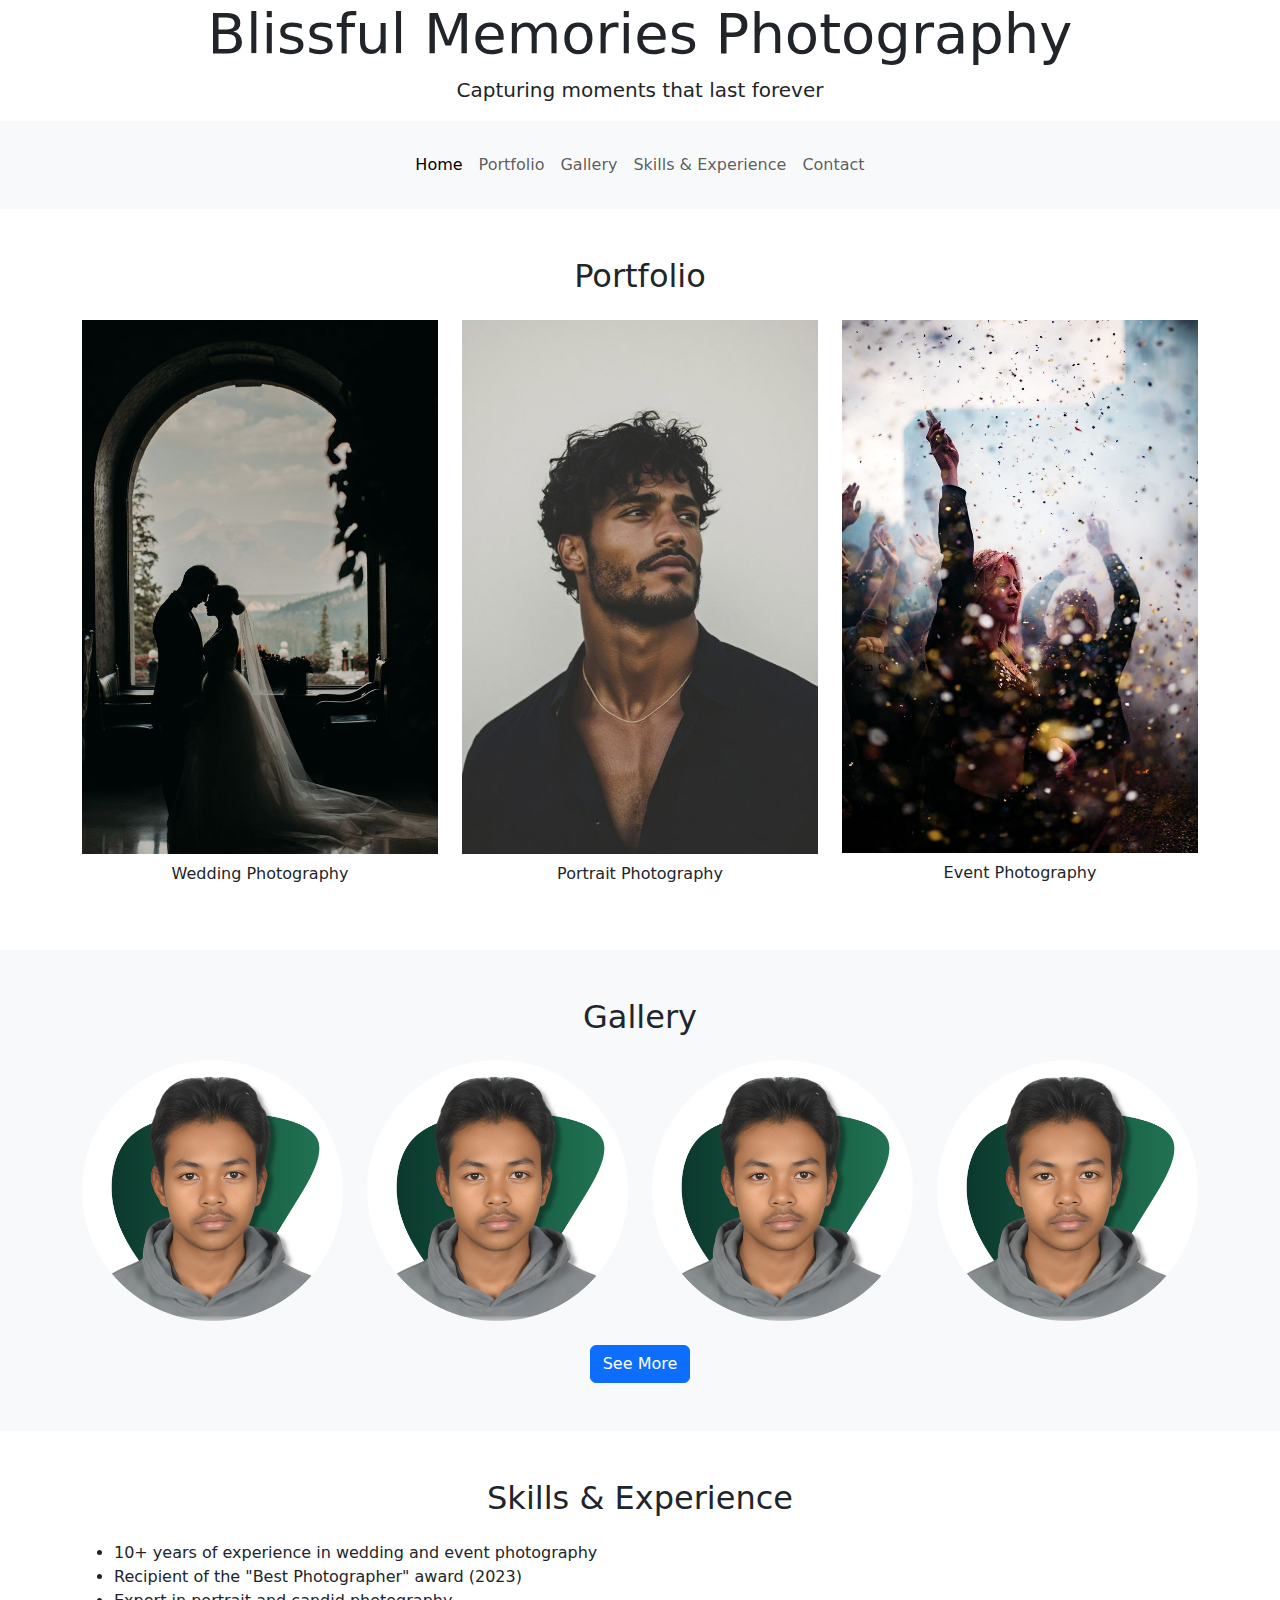
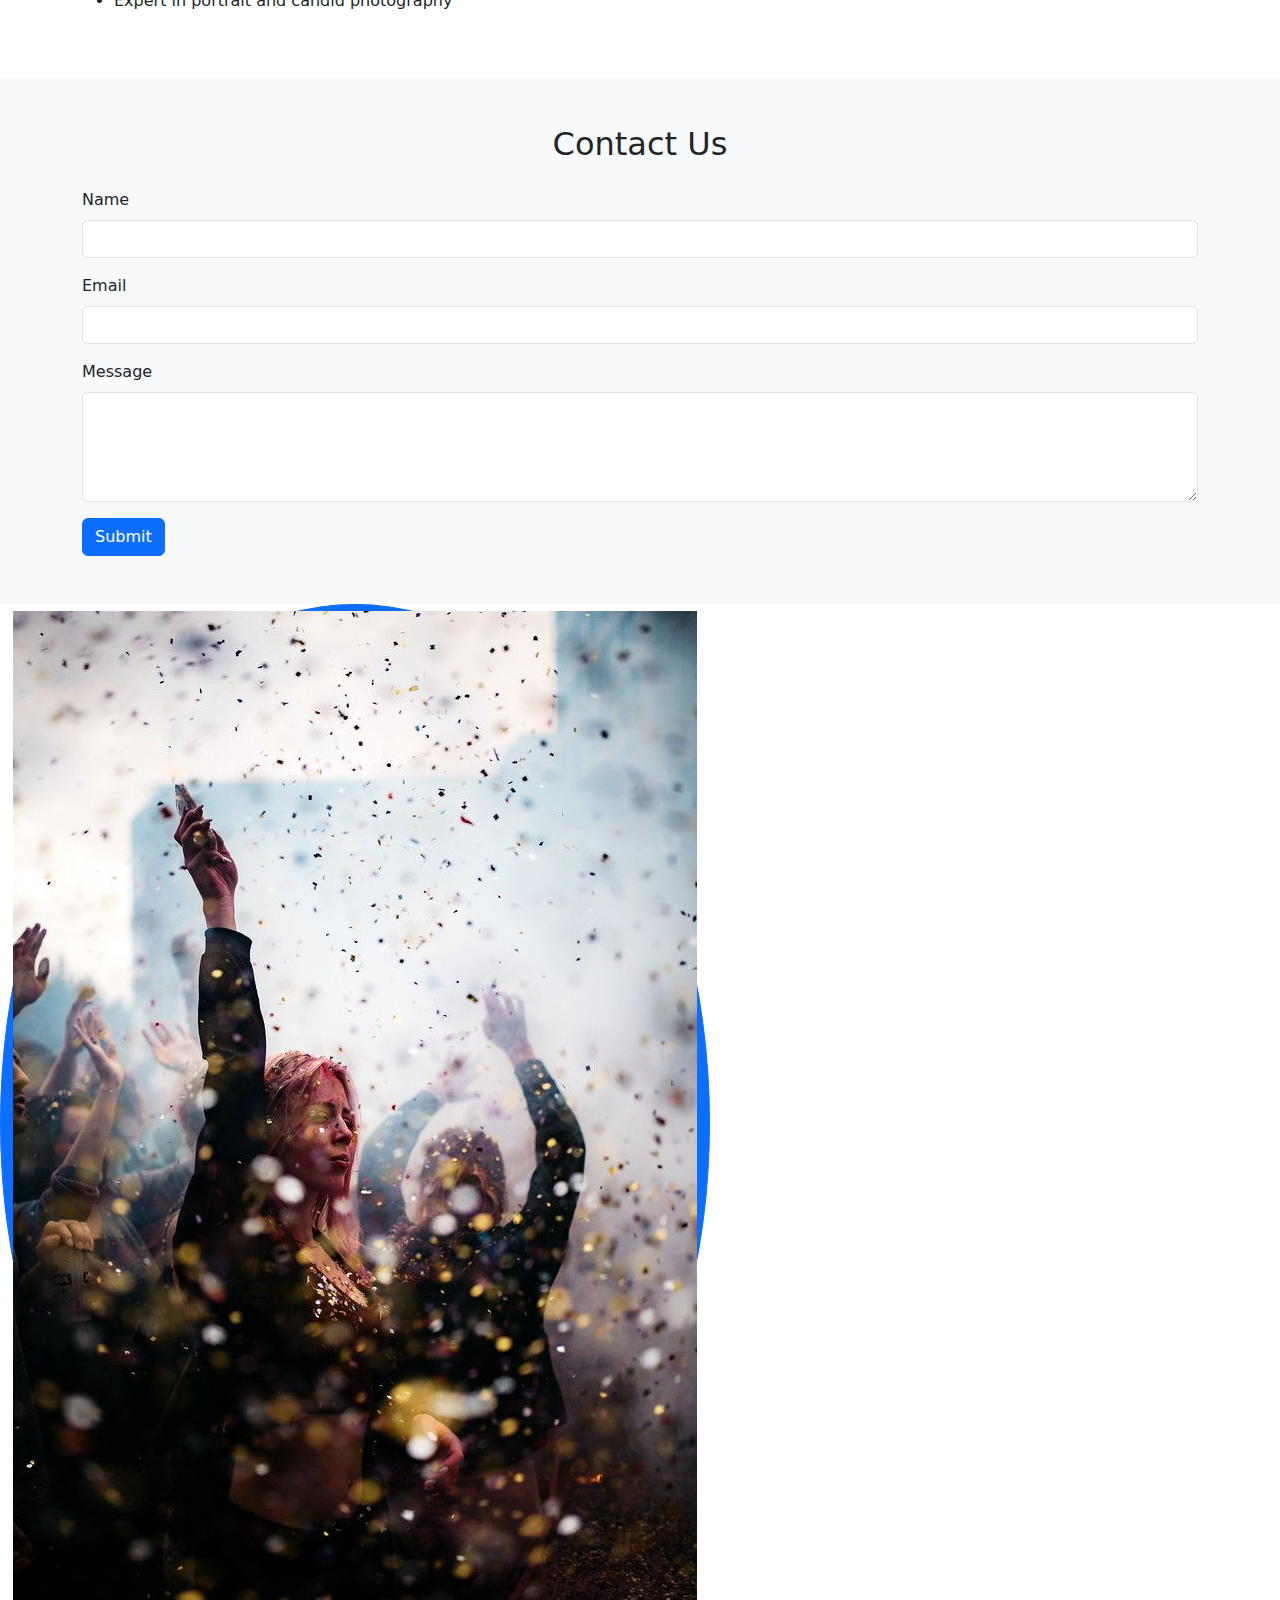
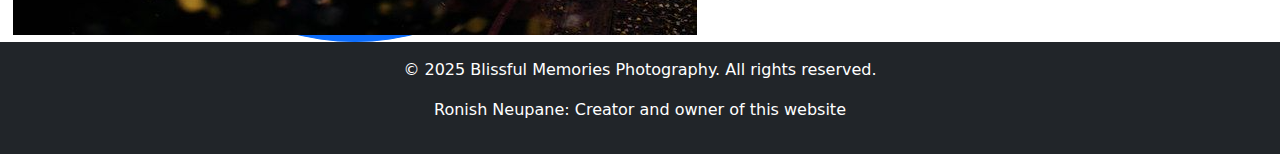
==== index.html @ 9a16fb5d "Update and rename index.HTML to index.html" ====
<!DOCTYPE html>
<html lang="en">

<head>
    <meta charset="UTF-8">
    <meta name="viewport" content="width=device-width, initial-scale=1.0">
    <title>Blissful Memories Photography</title>
    <link rel="icon" href="images/first.png" type="image/icon type">
    <link rel="stylesheet" href="code/styles.css">
    <link href="https://cdn.jsdelivr.net/npm/bootstrap@5.3.0/dist/css/bootstrap.min.css" rel="stylesheet">
</head>

<body>
    <!-- Header -->
     <head><center>
        <h1 class="display-4"> Blissful Memories Photography</h1>
            <p class="lead">Capturing moments that last forever</p>
    </center> </head>
    <header class="bg-light py-3 sticky-top">
        <div class="container text-center">
            <!-- <h1 class="display-4">Blissful Memories Photography</h1>
            <p class="lead">Capturing moments that last forever</p> -->
            <nav class="navbar navbar-expand-lg navbar-light">
                <div class="container-fluid">
                    <button class="navbar-toggler" type="button" data-bs-toggle="collapse" data-bs-target="#navbarNav" aria-controls="navbarNav" aria-expanded="false" aria-label="Toggle navigation">
                        <span class="navbar-toggler-icon"></span>
                    </button>
                    <div class="collapse navbar-collapse" id="navbarNav">
                        <ul class="navbar-nav mx-auto">
                            <li class="nav-item"><a class="nav-link active" href="#">Home</a></li>
                            <li class="nav-item"><a class="nav-link" href="#portfolio">Portfolio</a></li>
                            <li class="nav-item"><a class="nav-link" href="#gallery">Gallery</a></li>
                            <li class="nav-item"><a class="nav-link" href="#skills">Skills & Experience</a></li>
                            <li class="nav-item"><a class="nav-link" href="#contact">Contact</a></li>
                        </ul>
                    </div>
                </div>
            </nav>
        </div>
    </header>

    <!-- Portfolio Section -->
    <section id="portfolio" class="py-5 bg-white">
        <div class="container">
            <h2 class="text-center mb-4">Portfolio</h2>
            <div class="row">
                <div class="col-md-4">
                    <img src="images/wedding.png" class="img-fluid" alt="Wedding Photography">
                    <p class="text-center mt-2">Wedding Photography</p>
                </div>
                <div class="col-md-4">
                    <img src="images/Portrait.png" class="img-fluid" alt="Portrait Photography">
                    <p class="text-center mt-2">Portrait Photography</p>
                </div>
                <div class="col-md-4">
                    <img src="images/event.png" class="img-fluid" alt="Event Photography">
                    <p class="text-center mt-2">Event Photography</p>
                </div>
            </div>
        </div>
    </section>
 <!-- gallery Section -->
    <section id="gallery" class="py-5 bg-light">
        <div class="container">
            <h2 class="text-center mb-4">Gallery</h2>
            <div class="row">
                <!-- Initially visible images -->
                <div class="col-md-3">
                    <img src="images/first.png" class="img-fluid" alt="Gallery Image">
                </div>
                <div class="col-md-3">
                    <img src="images/first.png" class="img-fluid" alt="Gallery Image">
                </div>
                <div class="col-md-3">
                    <img src="images/first.png" class="img-fluid" alt="Gallery Image">
                </div>
                <div class="col-md-3">
                    <img src="images/first.png" class="img-fluid" alt="Gallery Image">
                </div>
            </div>
    
            <!-- Hidden images initially -->
            <div class="row additional-gallery d-none">
                <div class="col-md-3">
                    <img src="images/second.png" class="img-fluid" alt="Gallery Image">
                </div>
                <div class="col-md-3">
                    <img src="images/second.png" class="img-fluid" alt="Gallery Image">
                </div>
                <div class="col-md-3">
                    <img src="images/second.png" class="img-fluid" alt="Gallery Image">
                </div>
                <div class="col-md-3">
                    <img src="images/second.png" class="img-fluid" alt="Gallery Image">
                </div>
            </div>
    
            <!-- See More / See Less Button -->
            <div class="text-center mt-4">
                <button id="toggle-gallery" class="btn btn-primary">See More</button>
            </div>
        </div>
    </section>

    <!-- Skills and Experience Section -->
    <section id="skills" class="py-5 bg-white">
        <div class="container">
            <h2 class="text-center mb-4">Skills & Experience</h2>
            <ul>
                <li>10+ years of experience in wedding and event photography</li>
                <li>Recipient of the "Best Photographer" award (2023)</li>
                <li>Expert in portrait and candid photography</li>
            </ul>
        </div>
    </section>

    <!-- Contact Section -->
    <section id="contact" class="py-5 bg-light">
        <div class="container">
            <h2 class="text-center mb-4">Contact Us</h2>
            <form action="submit_contact.php" method="post">
                <div class="mb-3">
                    <label for="name" class="form-label">Name</label>
                    <input type="text" class="form-control" id="name" name="name" required>
                </div>
                <div class="mb-3">
                    <label for="email" class="form-label">Email</label>
                    <input type="email" class="form-control" id="email" name="email" required>
                </div>
                <div class="mb-3">
                    <label for="message" class="form-label">Message</label>
                    <textarea class="form-control" id="message" name="message" rows="4" required></textarea>
                </div>
                <button type="submit" class="btn btn-primary">Submit</button>
            </form>
        </div>
    </section>
<!-- Back to Top Button -->
<button id="back-to-top" class="btn btn-primary rounded-circle" title="Back to Top">
    <img src="images/event.png" alt="Back to Top" class="back-to-top-img">
</button>


    <!-- Footer -->
    <footer class="text-center py-3 bg-dark text-white">
        <p>&copy; 2025 Blissful Memories Photography. All rights reserved.</p>
        <p>Ronish Neupane: Creator and owner of this website</p>
    </footer>


    <script src="https://cdn.jsdelivr.net/npm/bootstrap@5.3.0/dist/js/bootstrap.bundle.min.js"></script>
    <script src="code/script.js"></script>
</body>

</html>
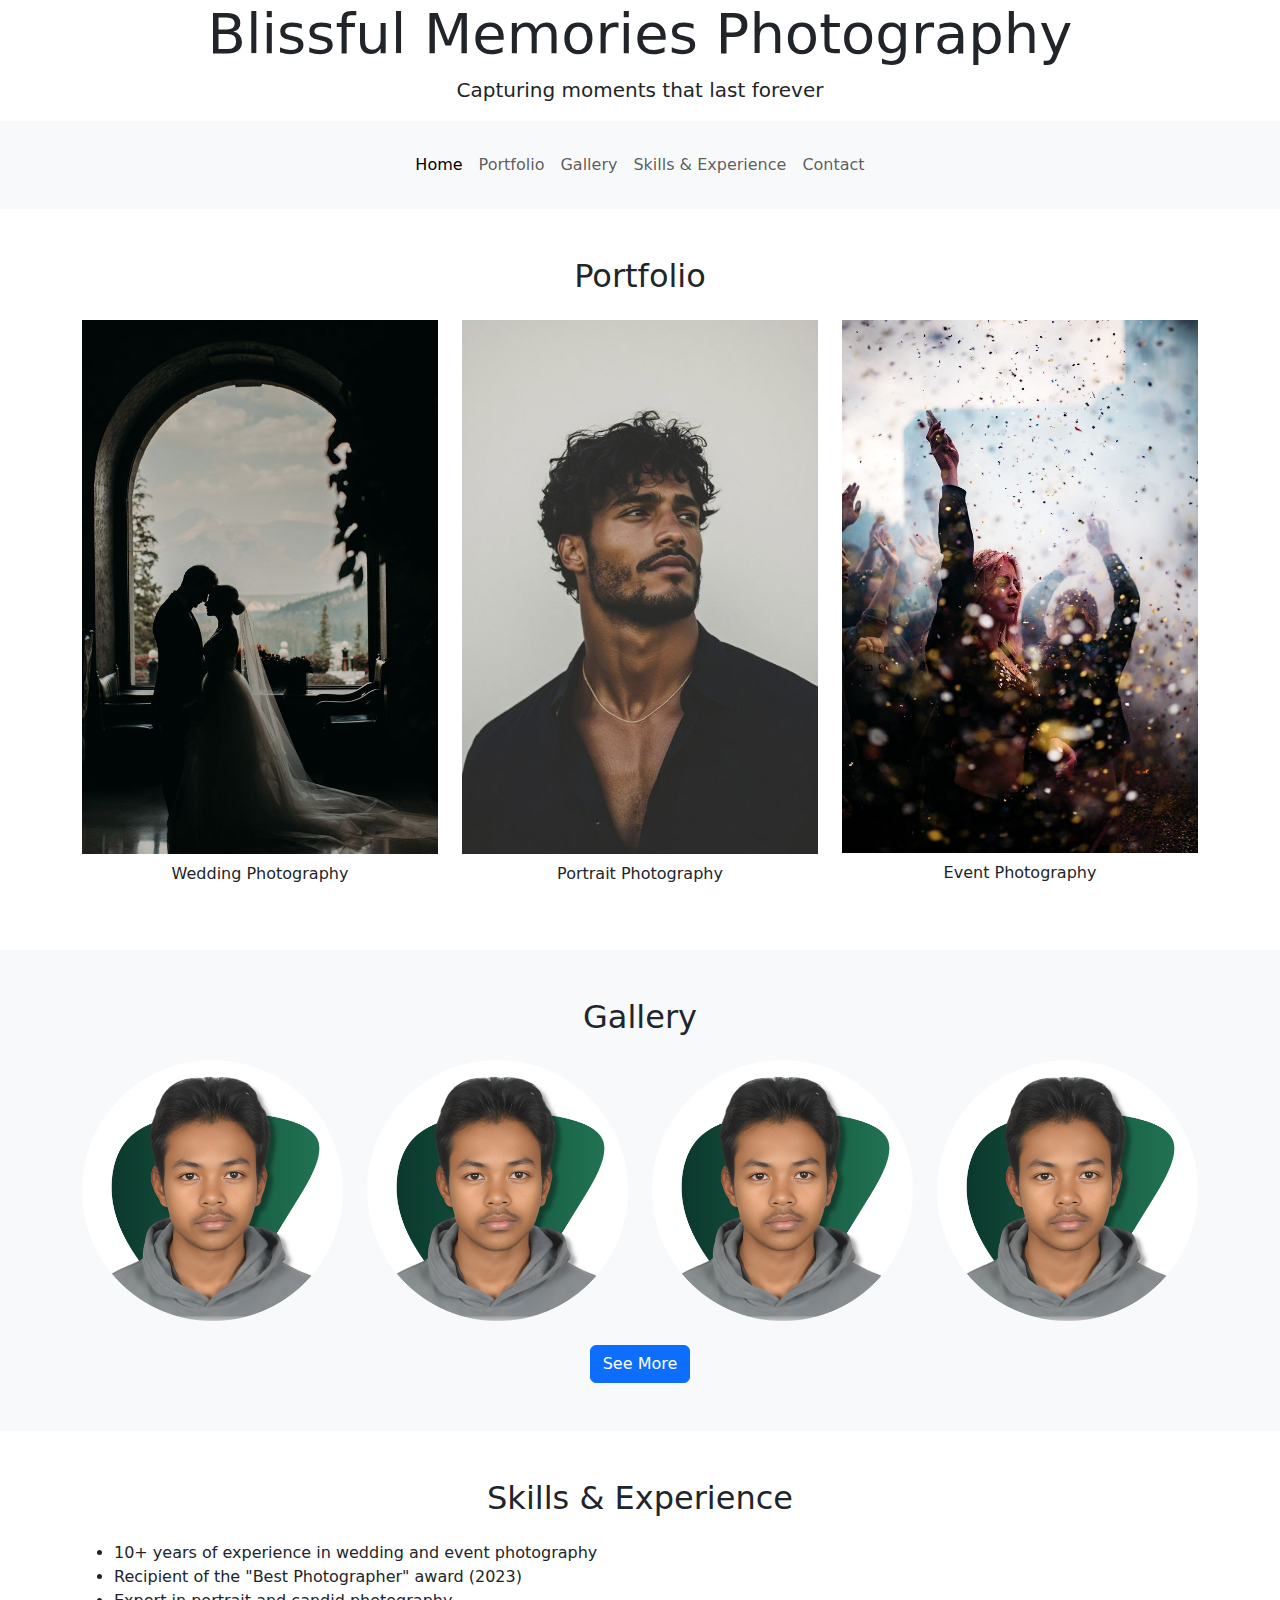
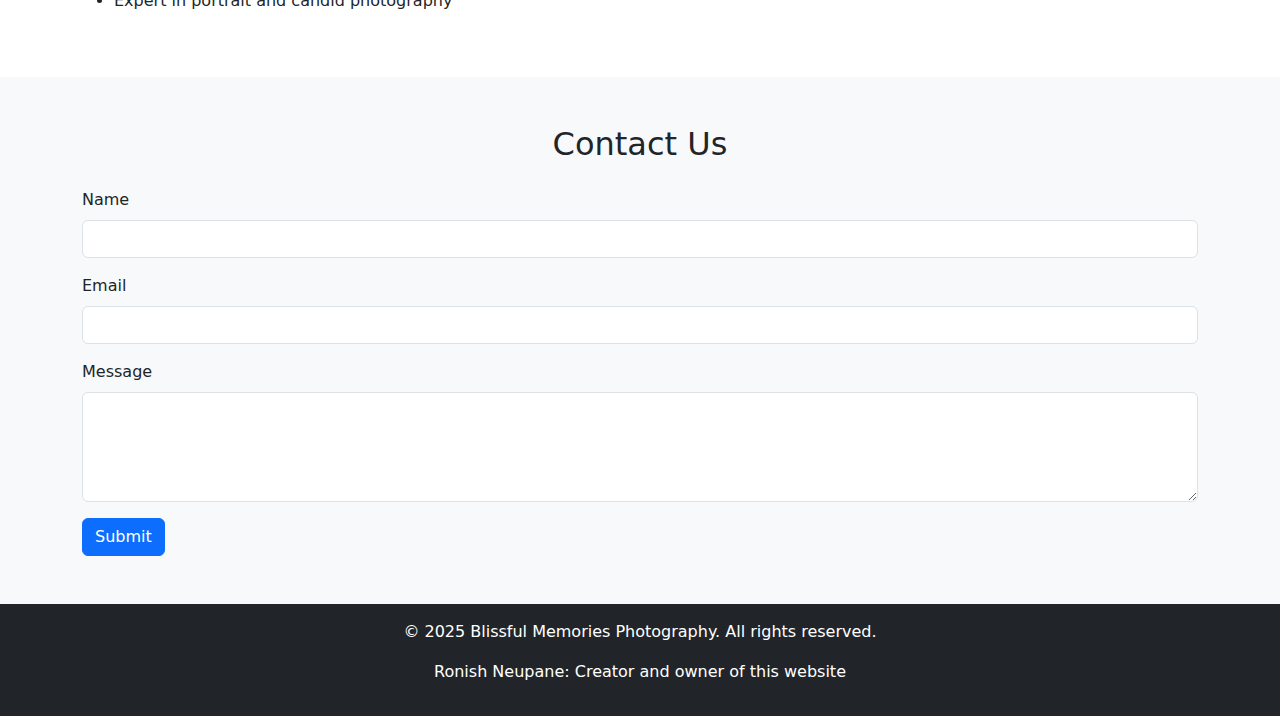
==== commit 9b981f6c: "removed the right button-top button" ====
--- a/index.html
+++ b/index.html
@@ -136,9 +136,9 @@
         </div>
     </section>
 <!-- Back to Top Button -->
-<button id="back-to-top" class="btn btn-primary rounded-circle" title="Back to Top">
+<!-- <button id="back-to-top" class="btn btn-primary rounded-circle" title="Back to Top">
     <img src="images/event.png" alt="Back to Top" class="back-to-top-img">
-</button>
+</button> -->
 
 
     <!-- Footer -->
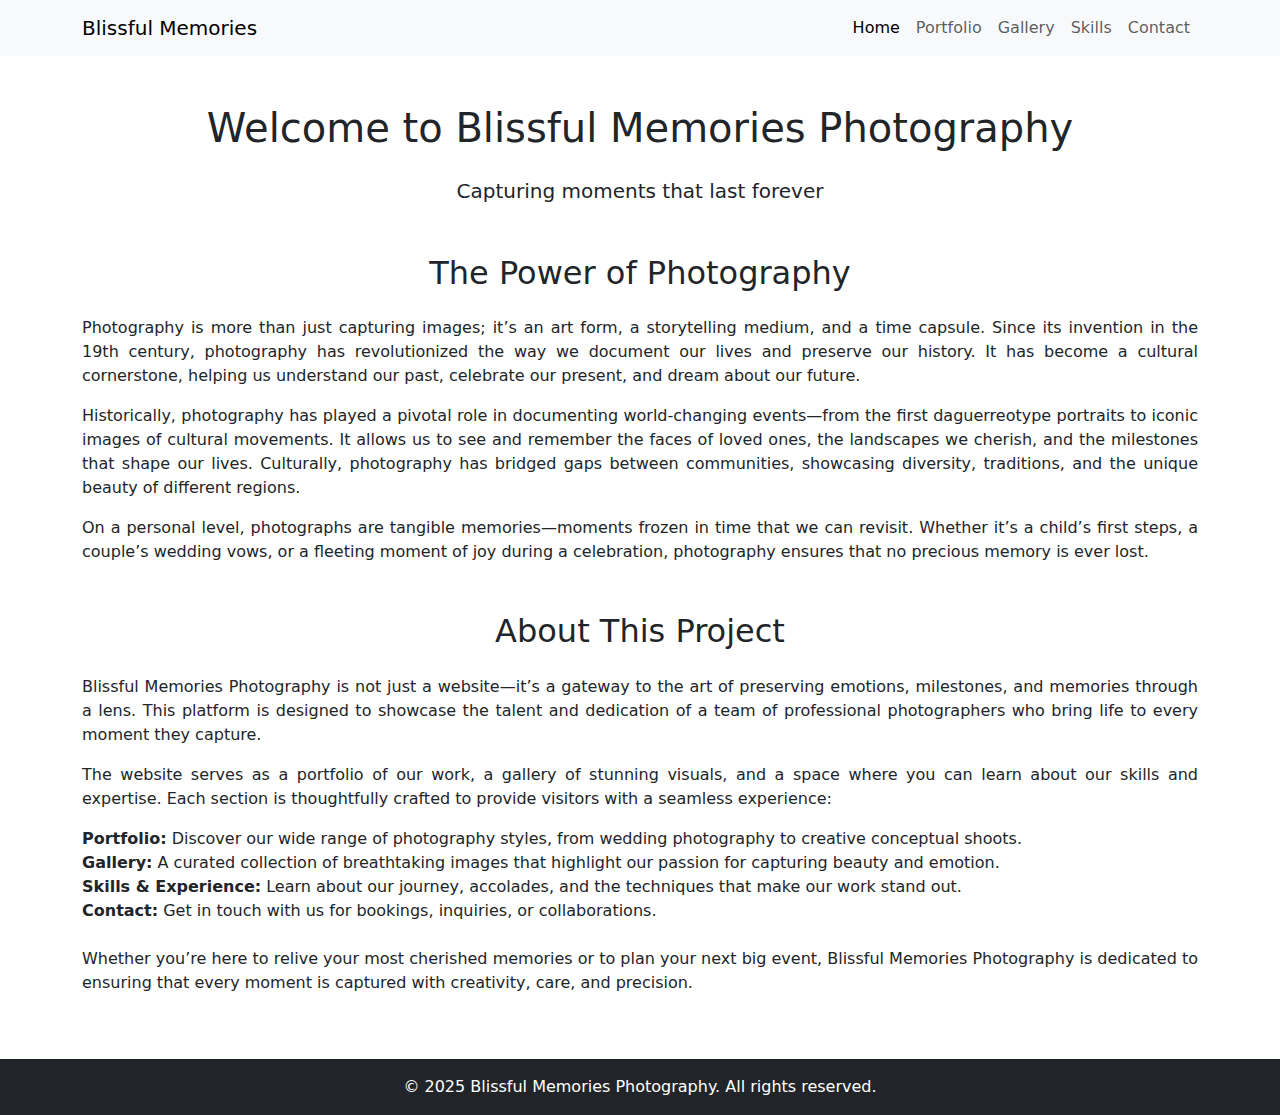
==== commit 48d931a6: "Add files via upload" ====
--- a/index.html
+++ b/index.html
@@ -1,155 +1,88 @@
 <!DOCTYPE html>
 <html lang="en">
-
 <head>
-    <meta charset="UTF-8">
-    <meta name="viewport" content="width=device-width, initial-scale=1.0">
+        <meta charset="UTF-8">
+        <meta name="viewport" content="width=device-width, initial-scale=1.0">
     <title>Blissful Memories Photography</title>
-    <link rel="icon" href="images/first.png" type="image/icon type">
-    <link rel="stylesheet" href="code/styles.css">
+    <link rel="stylesheet" href="css/styles.css">
     <link href="https://cdn.jsdelivr.net/npm/bootstrap@5.3.0/dist/css/bootstrap.min.css" rel="stylesheet">
 </head>
-
 <body>
     <!-- Header -->
-     <head><center>
-        <h1 class="display-4"> Blissful Memories Photography</h1>
-            <p class="lead">Capturing moments that last forever</p>
-    </center> </head>
-    <header class="bg-light py-3 sticky-top">
-        <div class="container text-center">
-            <!-- <h1 class="display-4">Blissful Memories Photography</h1>
-            <p class="lead">Capturing moments that last forever</p> -->
-            <nav class="navbar navbar-expand-lg navbar-light">
-                <div class="container-fluid">
-                    <button class="navbar-toggler" type="button" data-bs-toggle="collapse" data-bs-target="#navbarNav" aria-controls="navbarNav" aria-expanded="false" aria-label="Toggle navigation">
-                        <span class="navbar-toggler-icon"></span>
-                    </button>
-                    <div class="collapse navbar-collapse" id="navbarNav">
-                        <ul class="navbar-nav mx-auto">
-                            <li class="nav-item"><a class="nav-link active" href="#">Home</a></li>
-                            <li class="nav-item"><a class="nav-link" href="#portfolio">Portfolio</a></li>
-                            <li class="nav-item"><a class="nav-link" href="#gallery">Gallery</a></li>
-                            <li class="nav-item"><a class="nav-link" href="#skills">Skills & Experience</a></li>
-                            <li class="nav-item"><a class="nav-link" href="#contact">Contact</a></li>
-                        </ul>
-                    </div>
+    <header class="sticky-nav">
+        <nav class="navbar navbar-expand-lg navbar-light bg-light">
+            <div class="container">
+                <a class="navbar-brand" href="#">Blissful Memories</a>
+                <button class="navbar-toggler" type="button" data-bs-toggle="collapse" data-bs-target="#navbarNav">
+                    <span class="navbar-toggler-icon"></span>
+                </button>
+                <div class="collapse navbar-collapse" id="navbarNav">
+                    <ul class="navbar-nav ms-auto">
+                        <li class="nav-item"><a class="nav-link active" href="index.html" >Home</a></li>
+                        <li class="nav-item"><a class="nav-link" href="portfolio.html" >Portfolio</a></li>
+                        <li class="nav-item"><a class="nav-link" href="gallery.html" >Gallery</a></li>
+                        <li class="nav-item"><a class="nav-link" href="skills.html" >Skills</a></li>
+                        <li class="nav-item"><a class="nav-link" href="contact.html" >Contact</a></li>
+                    </ul>
                 </div>
-            </nav>
-        </div>
+            </div>
+        </nav>
     </header>
 
-    <!-- Portfolio Section -->
-    <section id="portfolio" class="py-5 bg-white">
-        <div class="container">
-            <h2 class="text-center mb-4">Portfolio</h2>
-            <div class="row">
-                <div class="col-md-4">
-                    <img src="images/wedding.png" class="img-fluid" alt="Wedding Photography">
-                    <p class="text-center mt-2">Wedding Photography</p>
-                </div>
-                <div class="col-md-4">
-                    <img src="images/Portrait.png" class="img-fluid" alt="Portrait Photography">
-                    <p class="text-center mt-2">Portrait Photography</p>
-                </div>
-                <div class="col-md-4">
-                    <img src="images/event.png" class="img-fluid" alt="Event Photography">
-                    <p class="text-center mt-2">Event Photography</p>
-                </div>
-            </div>
-        </div>
-    </section>
- <!-- gallery Section -->
-    <section id="gallery" class="py-5 bg-light">
-        <div class="container">
-            <h2 class="text-center mb-4">Gallery</h2>
-            <div class="row">
-                <!-- Initially visible images -->
-                <div class="col-md-3">
-                    <img src="images/first.png" class="img-fluid" alt="Gallery Image">
-                </div>
-                <div class="col-md-3">
-                    <img src="images/first.png" class="img-fluid" alt="Gallery Image">
-                </div>
-                <div class="col-md-3">
-                    <img src="images/first.png" class="img-fluid" alt="Gallery Image">
-                </div>
-                <div class="col-md-3">
-                    <img src="images/first.png" class="img-fluid" alt="Gallery Image">
-                </div>
-            </div>
+    <!-- Main Content -->
+    <main class="container py-5">
+        <h1 class="text-center mb-4">Welcome to Blissful Memories Photography</h1>
+        <p class="text-center lead mb-5">Capturing moments that last forever</p>
+        
+        <!-- Importance of Photography -->
+        <section class="mb-5">
+            <h2 class="text-center mb-4">The Power of Photography</h2>
+            <p style="text-align: justify;">
+                Photography is more than just capturing images; it’s an art form, a storytelling medium, and a time capsule. 
+                Since its invention in the 19th century, photography has revolutionized the way we document our lives and preserve our history. 
+                It has become a cultural cornerstone, helping us understand our past, celebrate our present, and dream about our future.
+            </p>
+            <p style="text-align: justify;">
+                Historically, photography has played a pivotal role in documenting world-changing events—from the first daguerreotype portraits to iconic images of cultural movements. 
+                It allows us to see and remember the faces of loved ones, the landscapes we cherish, and the milestones that shape our lives. 
+                Culturally, photography has bridged gaps between communities, showcasing diversity, traditions, and the unique beauty of different regions.
+            </p>
+            <p style="text-align: justify;">
+                On a personal level, photographs are tangible memories—moments frozen in time that we can revisit. Whether it’s a child’s first steps, 
+                a couple’s wedding vows, or a fleeting moment of joy during a celebration, photography ensures that no precious memory is ever lost.
+            </p>
+        </section>
     
-            <!-- Hidden images initially -->
-            <div class="row additional-gallery d-none">
-                <div class="col-md-3">
-                    <img src="images/second.png" class="img-fluid" alt="Gallery Image">
-                </div>
-                <div class="col-md-3">
-                    <img src="images/second.png" class="img-fluid" alt="Gallery Image">
-                </div>
-                <div class="col-md-3">
-                    <img src="images/second.png" class="img-fluid" alt="Gallery Image">
-                </div>
-                <div class="col-md-3">
-                    <img src="images/second.png" class="img-fluid" alt="Gallery Image">
-                </div>
-            </div>
+        <!-- About the Project -->
+        <section>
+            <h2 class="text-center mb-4">About This Project</h2>
+            <p style="text-align: justify;">
+                Blissful Memories Photography is not just a website—it’s a gateway to the art of preserving emotions, milestones, and memories through a lens. 
+                This platform is designed to showcase the talent and dedication of a team of professional photographers who bring life to every moment they capture.
+            </p>
+            <p style="text-align: justify;">
+                The website serves as a portfolio of our work, a gallery of stunning visuals, and a space where you can learn about our skills and expertise. 
+                Each section is thoughtfully crafted to provide visitors with a seamless experience:
+            </p>
+            <ul class="mb-4" style="list-style-type: none; padding: 0; text-align: justify;">
+                <li><strong>Portfolio:</strong> Discover our wide range of photography styles, from wedding photography to creative conceptual shoots.</li>
+                <li><strong>Gallery:</strong> A curated collection of breathtaking images that highlight our passion for capturing beauty and emotion.</li>
+                <li><strong>Skills & Experience:</strong> Learn about our journey, accolades, and the techniques that make our work stand out.</li>
+                <li><strong>Contact:</strong> Get in touch with us for bookings, inquiries, or collaborations.</li>
+            </ul>
+            <p style="text-align: justify;">
+                Whether you’re here to relive your most cherished memories or to plan your next big event, Blissful Memories Photography is dedicated to 
+                ensuring that every moment is captured with creativity, care, and precision.
+            </p>
+        </section>
+    </main>
     
-            <!-- See More / See Less Button -->
-            <div class="text-center mt-4">
-                <button id="toggle-gallery" class="btn btn-primary">See More</button>
-            </div>
-        </div>
-    </section>
-
-    <!-- Skills and Experience Section -->
-    <section id="skills" class="py-5 bg-white">
-        <div class="container">
-            <h2 class="text-center mb-4">Skills & Experience</h2>
-            <ul>
-                <li>10+ years of experience in wedding and event photography</li>
-                <li>Recipient of the "Best Photographer" award (2023)</li>
-                <li>Expert in portrait and candid photography</li>
-            </ul>
-        </div>
-    </section>
-
-    <!-- Contact Section -->
-    <section id="contact" class="py-5 bg-light">
-        <div class="container">
-            <h2 class="text-center mb-4">Contact Us</h2>
-            <form action="submit_contact.php" method="post">
-                <div class="mb-3">
-                    <label for="name" class="form-label">Name</label>
-                    <input type="text" class="form-control" id="name" name="name" required>
-                </div>
-                <div class="mb-3">
-                    <label for="email" class="form-label">Email</label>
-                    <input type="email" class="form-control" id="email" name="email" required>
-                </div>
-                <div class="mb-3">
-                    <label for="message" class="form-label">Message</label>
-                    <textarea class="form-control" id="message" name="message" rows="4" required></textarea>
-                </div>
-                <button type="submit" class="btn btn-primary">Submit</button>
-            </form>
-        </div>
-    </section>
-<!-- Back to Top Button -->
-<!-- <button id="back-to-top" class="btn btn-primary rounded-circle" title="Back to Top">
-    <img src="images/event.png" alt="Back to Top" class="back-to-top-img">
-</button> -->
-
-
     <!-- Footer -->
     <footer class="text-center py-3 bg-dark text-white">
-        <p>&copy; 2025 Blissful Memories Photography. All rights reserved.</p>
-        <p>Ronish Neupane: Creator and owner of this website</p>
+        &copy; 2025 Blissful Memories Photography. All rights reserved.
     </footer>
 
-
+    <!-- Bootstrap JS -->
     <script src="https://cdn.jsdelivr.net/npm/bootstrap@5.3.0/dist/js/bootstrap.bundle.min.js"></script>
-    <script src="code/script.js"></script>
 </body>
-
 </html>
